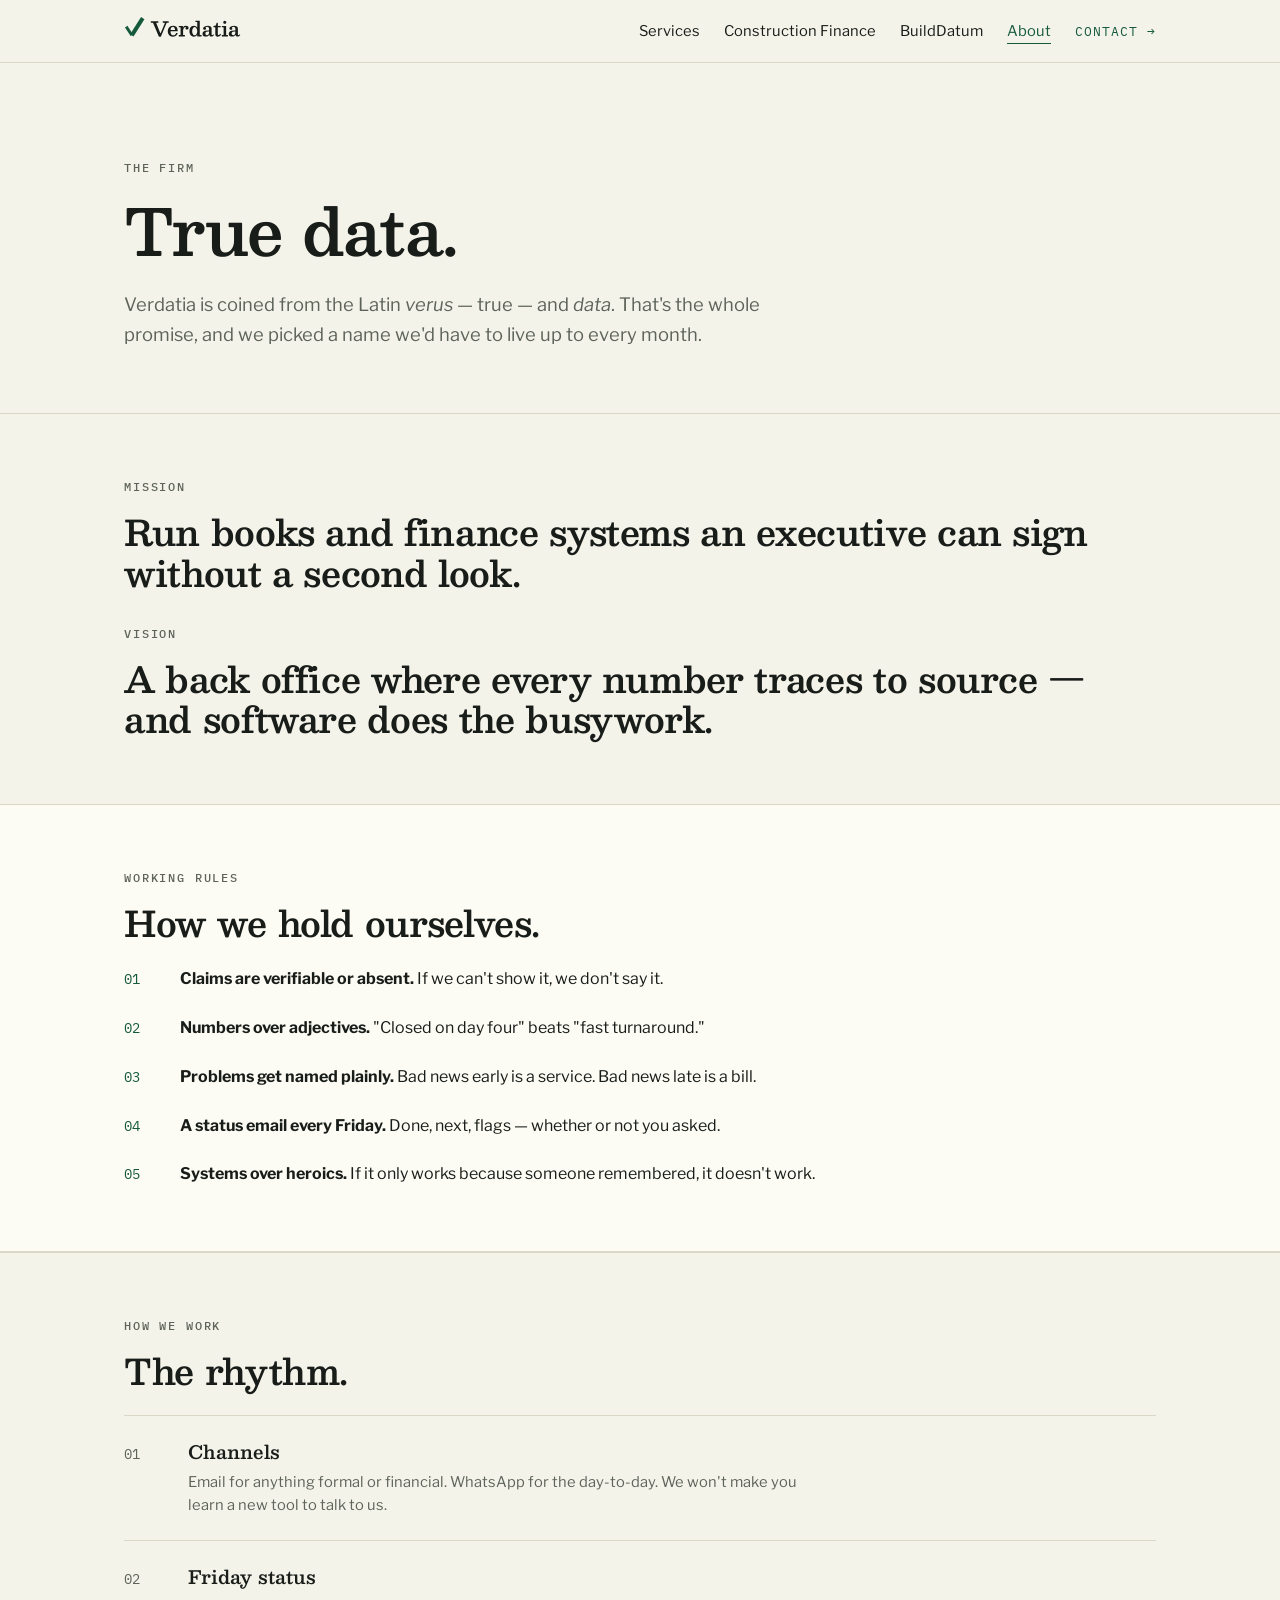
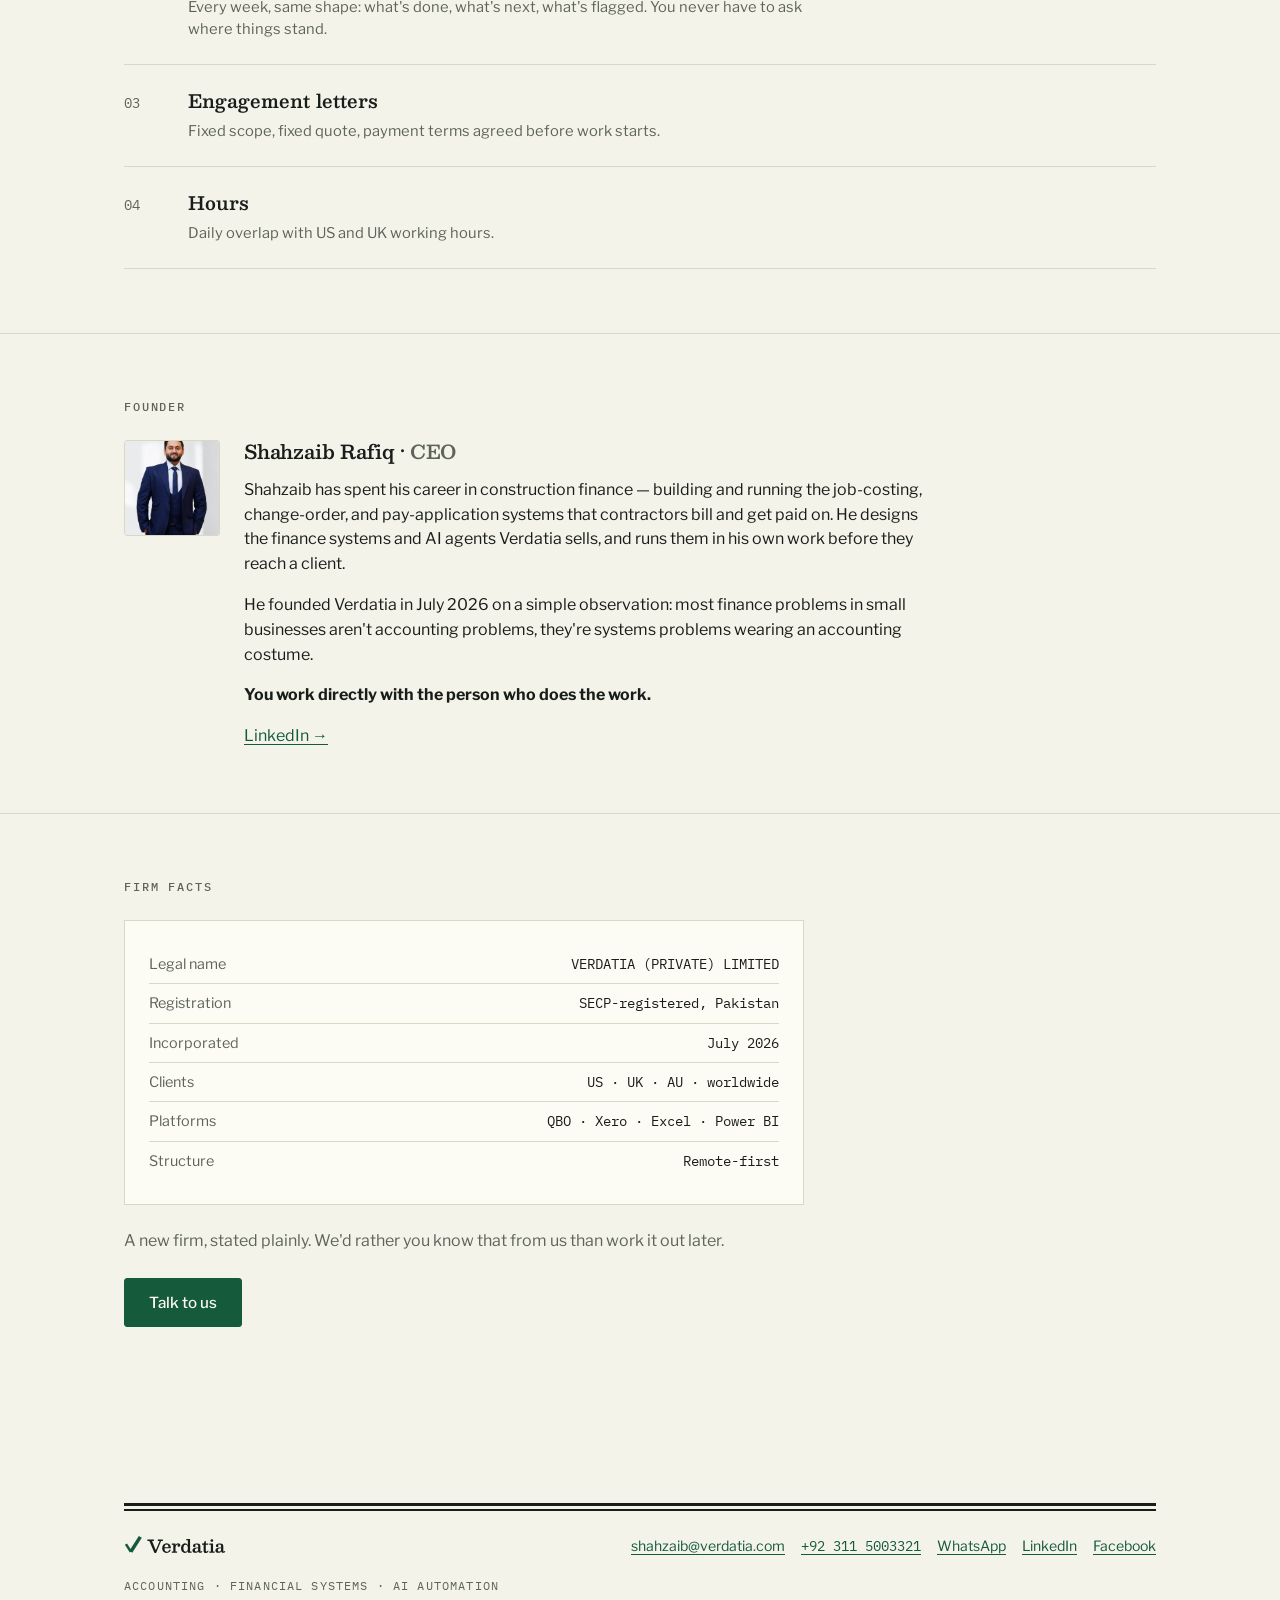
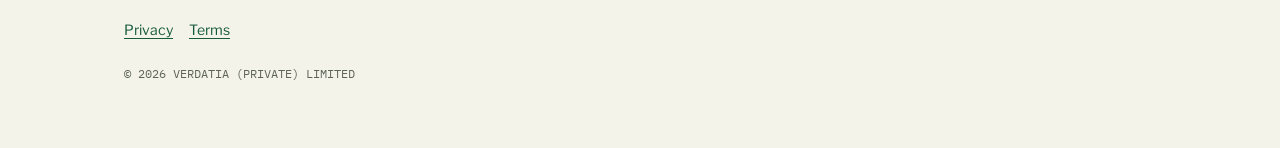
==== about/index.html @ 6c740738 "Build verdatia.com v1 — nine pages, static, zero JS Hand-built static site per WEBSITE.md. No build " ====
<!DOCTYPE html>
<html lang="en">
<head>
<meta charset="utf-8">
<meta name="viewport" content="width=device-width, initial-scale=1">
<title>About — the firm | Verdatia</title>
<meta name="description" content="Verdatia is an accounting and financial-systems firm incorporated in July 2026. Our name means true data. Here is what we stand for, how we work, and who you work with.">
<link rel="canonical" href="https://verdatia.com/about/">

<meta property="og:type" content="website">
<meta property="og:url" content="https://verdatia.com/about/">
<meta property="og:title" content="About — Verdatia">
<meta property="og:description" content="Verus + data: true data. What we stand for, how we work, and who you work with.">
<meta property="og:image" content="https://verdatia.com/assets/og/og-image-1200x630.png">
<meta name="twitter:card" content="summary_large_image">

<link rel="icon" href="/favicon.svg" type="image/svg+xml">
<link rel="icon" href="/assets/og/favicon-32.png" sizes="32x32">
<link rel="apple-touch-icon" href="/assets/og/apple-touch-icon-180.png">

<link rel="preconnect" href="https://fonts.googleapis.com">
<link rel="preconnect" href="https://fonts.gstatic.com" crossorigin>
<link href="https://fonts.googleapis.com/css2?family=Besley:wght@400..900&family=Libre+Franklin:wght@100..900&family=IBM+Plex+Mono:wght@400;500;600&display=swap" rel="stylesheet">
<link rel="stylesheet" href="/assets/css/site.css">
</head>
<body>
<a class="skip" href="#main">Skip to content</a>

<header class="site-header">
  <div class="wrap">
    <nav class="nav" aria-label="Primary">
      <a class="nav-logo" href="/" aria-label="Verdatia — home">
        <img class="logo-light" src="/assets/logo/verdatia-lockup.svg" alt="Verdatia">
        <img class="logo-dark" src="/assets/logo/verdatia-lockup-dark.svg" alt="Verdatia">
      </a>
      <input class="nav-toggle" type="checkbox" id="navtoggle">
      <label class="nav-toggle-label" for="navtoggle">MENU</label>
      <ul class="nav-links">
        <li><a href="/services/">Services</a></li>
        <li><a href="/construction-finance/">Construction Finance</a></li>
        <li><a href="/builddatum/">BuildDatum</a></li>
        <li><a href="/about/" aria-current="page">About</a></li>
        <li><a class="nav-cta" href="/contact/">CONTACT &rarr;</a></li>
      </ul>
    </nav>
  </div>
</header>

<main id="main">

  <!-- 1. Name story -->
  <section class="hero">
    <div class="wrap">
      <p class="kicker">The firm</p>
      <h1>True data.</h1>
      <p class="lede">Verdatia is coined from the Latin <em>verus</em> — true — and <em>data</em>. That's the whole promise, and we picked a name we'd have to live up to every month.</p>
    </div>
  </section>

  <!-- 2. Mission & vision -->
  <section>
    <div class="wrap">
      <p class="kicker">Mission</p>
      <h2>Run books and finance systems an executive can sign without a second look.</h2>
      <p class="kicker mt-6">Vision</p>
      <h2>A back office where every number traces to source &mdash; and software does the busywork.</h2>
    </div>
  </section>

  <!-- 3. Working rules -->
  <section class="band">
    <div class="wrap">
      <p class="kicker">Working rules</p>
      <h2>How we hold ourselves.</h2>
      <ol class="standards">
        <li><p><strong>Claims are verifiable or absent.</strong> If we can't show it, we don't say it.</p></li>
        <li><p><strong>Numbers over adjectives.</strong> "Closed on day four" beats "fast turnaround."</p></li>
        <li><p><strong>Problems get named plainly.</strong> Bad news early is a service. Bad news late is a bill.</p></li>
        <li><p><strong>A status email every Friday.</strong> Done, next, flags — whether or not you asked.</p></li>
        <li><p><strong>Systems over heroics.</strong> If it only works because someone remembered, it doesn't work.</p></li>
      </ol>
    </div>
  </section>

  <!-- 4. How we work -->
  <section id="how">
    <div class="wrap">
      <p class="kicker">How we work</p>
      <h2>The rhythm.</h2>

      <ul class="ledger mt-5">
        <li><div class="row"><span class="rownum">01</span><span><span class="name">Channels</span><span class="deliverable">Email for anything formal or financial. WhatsApp for the day-to-day. We won't make you learn a new tool to talk to us.</span></span></div></li>
        <li><div class="row"><span class="rownum">02</span><span><span class="name">Friday status</span><span class="deliverable">Every week, same shape: what's done, what's next, what's flagged. You never have to ask where things stand.</span></span></div></li>
        <li><div class="row"><span class="rownum">03</span><span><span class="name">Engagement letters</span><span class="deliverable">Fixed scope, fixed quote, payment terms agreed before work starts.</span></span></div></li>
        <li><div class="row"><span class="rownum">04</span><span><span class="name">Hours</span><span class="deliverable">Daily overlap with US and UK working hours.</span></span></div></li>
      </ul>
    </div>
  </section>

  <!-- 5. Founder -->
  <section id="founder">
    <div class="wrap">
      <p class="kicker">Founder</p>
      <div class="founder">
        <img src="/assets/og/founder.png" alt="Shahzaib Rafiq">
        <div>
          <h3>Shahzaib Rafiq &middot; <span class="muted">CEO</span></h3>
          <p class="mt-4">Shahzaib has spent his career in construction finance — building and running the job-costing, change-order, and pay-application systems that contractors bill and get paid on. He designs the finance systems and AI agents Verdatia sells, and runs them in his own work before they reach a client.</p>
          <p class="mt-4">He founded Verdatia in July 2026 on a simple observation: most finance problems in small businesses aren't accounting problems, they're systems problems wearing an accounting costume.</p>
          <p class="mt-4"><strong>You work directly with the person who does the work.</strong></p>
          <p class="mt-4"><a href="https://www.linkedin.com/in/muhammad-shahzaib-rafiq-589378105">LinkedIn &rarr;</a></p>
        </div>
      </div>
    </div>
  </section>

  <!-- 6. Firm facts -->
  <section>
    <div class="wrap">
      <p class="kicker">Firm facts</p>
      <div class="tile mt-5" style="max-width:680px">
        <div class="tile-row"><span class="label">Legal name</span><span class="val">VERDATIA (PRIVATE) LIMITED</span></div>
        <div class="tile-row"><span class="label">Registration</span><span class="val">SECP-registered, Pakistan</span></div>
        <div class="tile-row"><span class="label">Incorporated</span><span class="val">July 2026</span></div>
        <div class="tile-row"><span class="label">Clients</span><span class="val">US &middot; UK &middot; AU &middot; worldwide</span></div>
        <div class="tile-row"><span class="label">Platforms</span><span class="val">QBO &middot; Xero &middot; Excel &middot; Power BI</span></div>
        <div class="tile-row"><span class="label">Structure</span><span class="val">Remote-first</span></div>
      </div>
      <p class="mt-5 muted">A new firm, stated plainly. We'd rather you know that from us than work it out later.</p>
      <div class="btn-row">
        <a class="btn btn-primary" href="/contact/">Talk to us</a>
      </div>
    </div>
  </section>

</main>

<footer class="site-footer">
  <div class="wrap">
    <hr class="ruleoff">
    <div class="footer-grid">
      <div>
        <img class="logo-light" src="/assets/logo/verdatia-lockup.svg" alt="Verdatia">
        <img class="logo-dark" src="/assets/logo/verdatia-lockup-dark.svg" alt="Verdatia">
        <p class="footer-line mt-4">Accounting &middot; Financial Systems &middot; AI Automation</p>
      </div>
      <ul class="footer-links">
        <li><a href="mailto:shahzaib@verdatia.com">shahzaib@verdatia.com</a></li>
        <li><a class="num" href="tel:+923115003321">+92 311 5003321</a></li>
        <li><a href="https://wa.me/923115003321">WhatsApp</a></li>
        <li><a href="https://www.linkedin.com/company/verdatia/">LinkedIn</a></li>
        <li><a href="https://www.facebook.com/people/Verdatia/61591775105563/">Facebook</a></li>
      </ul>
      <ul class="footer-links">
        <li><a href="/privacy/">Privacy</a></li>
        <li><a href="/terms/">Terms</a></li>
      </ul>
    </div>
    <p class="footer-legal">&copy; 2026 VERDATIA (PRIVATE) LIMITED</p>
  </div>
</footer>

</body>
</html>
---- assets/css/site.css ----
/* ============================================================
   Verdatia — site.css
   Web layer over DESIGN.md. Tokens lifted from brand-board.html.
   Hard rules: numerals always IBM Plex Mono · red only for findings
   1px rules never shadows · the rule-off closes every page.
   ============================================================ */

/* ---- Tokens: light ("ledger in daylight") ---- */
:root {
  --bg: #F4F3EA;
  --surface: #FCFBF4;
  --ink: #191D19;
  --muted: #5E6459;
  --rule: #D9D8C7;
  --accent: #155A3B;
  --accent-ink: #FCFBF4;
  --flag: #B7402C;
  --tick: #155A3B;

  --display: 'Besley', Georgia, serif;
  --body: 'Libre Franklin', -apple-system, BlinkMacSystemFont, 'Segoe UI', sans-serif;
  --mono: 'IBM Plex Mono', ui-monospace, 'SF Mono', Menlo, monospace;

  --content: 1080px;
  --prose: 680px;

  --s1: 4px;  --s2: 8px;  --s3: 12px; --s4: 16px;
  --s5: 24px; --s6: 32px; --s7: 48px; --s8: 64px; --s9: 96px;
}

/* ---- Tokens: dark ("desk at night") — negative of the ledger ---- */
@media (prefers-color-scheme: dark) {
  :root {
    --bg: #111512;
    --surface: #181D19;
    --ink: #ECEDE2;
    --muted: #98A093;
    --rule: #2A312B;
    --accent: #55B98B;
    --accent-ink: #111512;
    --flag: #DE6B52;
    --tick: #55B98B;
  }
}

/* ---- Reset ---- */
*, *::before, *::after { margin: 0; padding: 0; box-sizing: border-box; }

html { -webkit-text-size-adjust: 100%; scroll-behavior: smooth; }
@media (prefers-reduced-motion: reduce) {
  html { scroll-behavior: auto; }
  *, *::before, *::after { transition: none !important; animation: none !important; }
}

body {
  background: var(--bg);
  color: var(--ink);
  font-family: var(--body);
  font-size: 16px;
  line-height: 1.55;
  -webkit-font-smoothing: antialiased;
  text-rendering: optimizeLegibility;
}

img, svg { max-width: 100%; height: auto; display: block; }

/* ============================================================
   Numerals — IBM Plex Mono, always. No digits in the text faces.
   ============================================================ */
.num, .mono, time, td.num, .price, .folio, .rownum {
  font-family: var(--mono);
  font-variant-numeric: tabular-nums;
  font-feature-settings: "tnum" 1;
}

/* Negative amounts: red, in parentheses. Never decoration. */
.neg { color: var(--flag); font-family: var(--mono); }

/* ============================================================
   Layout — document grid
   ============================================================ */
.wrap { width: 100%; max-width: var(--content); margin-inline: auto; padding-inline: var(--s5); }
.prose { max-width: var(--prose); }

section { padding-block: var(--s8); }
section + section { border-top: 1px solid var(--rule); }

/* Anchor landings must clear the sticky header (~63px desktop / ~67px mobile).
   Without this the target's heading lands underneath it — section padding
   cancels the overlap on desktop by coincidence, but not at mobile's smaller
   padding. Set explicitly rather than relying on that accident. */
section[id], .ledger .row[id] { scroll-margin-top: 72px; }

@media (max-width: 720px) {
  section { padding-block: var(--s7); }
}

/* ============================================================
   Type scale
   ============================================================ */
h1, h2, h3, h4 { font-family: var(--display); font-weight: 600; line-height: 1.15; letter-spacing: -0.01em; }

h1 { font-size: clamp(2.4rem, 6vw, 4rem); }
h2 { font-size: clamp(1.6rem, 3.2vw, 2.2rem); }
h3 { font-size: 1.2rem; }

p { max-width: var(--prose); }
p + p { margin-top: var(--s4); }

.lede { font-size: 1.15rem; color: var(--muted); line-height: 1.6; }

/* Kicker — mono, letterspaced, the section's folio marker */
.kicker {
  font-family: var(--mono);
  font-size: 0.72rem;
  font-weight: 500;
  letter-spacing: 0.16em;
  text-transform: uppercase;
  color: var(--muted);
  margin-bottom: var(--s4);
}

/* ============================================================
   The rule-off — 3px + 1.5px double rule. The brand full stop.
   ============================================================ */
.ruleoff { border: 0; margin-top: var(--s8); }
.ruleoff::before,
.ruleoff::after { content: ""; display: block; background: var(--ink); }
.ruleoff::before { height: 3px; }
.ruleoff::after { height: 1.5px; margin-top: 3px; }

/* ============================================================
   Links & buttons — green is the only accent voice
   ============================================================ */
a { color: var(--accent); text-decoration-thickness: 1px; text-underline-offset: 3px; }
a:hover { text-decoration-thickness: 2px; }

:focus-visible { outline: 2px solid var(--accent); outline-offset: 3px; border-radius: 2px; }

.btn {
  display: inline-block;
  font-family: var(--body);
  font-weight: 500;
  font-size: 0.95rem;
  padding: var(--s3) var(--s5);
  border-radius: 3px;
  border: 1.5px solid var(--accent);
  text-decoration: none;
  transition: background-color 160ms ease, color 160ms ease, border-color 160ms ease;
}
.btn-primary { background: var(--accent); color: var(--accent-ink); }
.btn-primary:hover { background: transparent; color: var(--accent); }
.btn-ghost { background: transparent; color: var(--accent); }
.btn-ghost:hover { background: var(--accent); color: var(--accent-ink); }

.btn-row { display: flex; flex-wrap: wrap; gap: var(--s3); margin-top: var(--s5); }

/* ============================================================
   Header / nav — CSS-only mobile disclosure, zero JS
   ============================================================ */
.site-header { border-bottom: 1px solid var(--rule); position: sticky; top: 0; background: var(--bg); z-index: 10; }
.nav { display: flex; align-items: center; justify-content: space-between; gap: var(--s5); padding-block: var(--s4); }
.nav-logo img { height: 30px; width: auto; }

.nav-links { display: flex; align-items: center; gap: var(--s5); list-style: none; }
.nav-links a {
  color: var(--ink); text-decoration: none; font-size: 0.92rem;
  /* transparent rule reserves the space so the current state can't shift layout */
  border-bottom: 1.5px solid transparent; padding-bottom: 3px;
  transition: color 160ms ease, border-color 160ms ease;
}
.nav-links a:hover { color: var(--accent); }
/* Current page = green PLUS the rule. Colour alone can't carry this: the CONTACT
   CTA is green at rest, so on /contact/ a colour-only state is invisible. The rule
   is the brand's own mark of "this one" — and it works for every item, CTA included. */
.nav-links a[aria-current="page"] { color: var(--accent); border-bottom-color: var(--accent); }
.nav-cta { font-family: var(--mono) !important; font-size: 0.8rem !important; letter-spacing: 0.08em; color: var(--accent) !important; }

.nav-toggle, .nav-toggle-label { display: none; }

/* Desktop nav measures 694px with the lockup; collapse only below 760px
   so tablets and narrow panes keep the full nav. */
@media (max-width: 760px) {
  .nav { flex-wrap: wrap; }
  .nav-toggle-label {
    display: block; cursor: pointer; font-family: var(--mono);
    font-size: 0.75rem; letter-spacing: 0.1em; color: var(--muted);
    border: 1.5px solid var(--rule); border-radius: 3px; padding: 6px 12px;
  }
  .nav-links {
    display: none; flex-basis: 100%; flex-direction: column;
    align-items: flex-start; gap: var(--s3); padding-block: var(--s4);
    border-top: 1px solid var(--rule); margin-top: var(--s4);
  }
  .nav-toggle:checked ~ .nav-links { display: flex; }
}

/* ============================================================
   Hero
   ============================================================ */
.hero { padding-block: var(--s9) var(--s8); }
.hero-grid { display: grid; grid-template-columns: 1.25fr 1fr; gap: var(--s8); align-items: center; }
.hero h1 { margin-bottom: var(--s5); }

@media (max-width: 860px) {
  .hero { padding-block: var(--s7); }
  .hero-grid { grid-template-columns: 1fr; gap: var(--s7); }
}

/* ============================================================
   Cards & tiles — radius 0, 1px rules, never shadows
   ============================================================ */
.tile {
  background: var(--surface);
  border: 1px solid var(--rule);
  border-radius: 0;
  padding: var(--s5);
}
.tile-head {
  font-family: var(--mono); font-size: 0.72rem; letter-spacing: 0.12em;
  text-transform: uppercase; color: var(--muted);
  padding-bottom: var(--s3); margin-bottom: var(--s3);
  border-bottom: 1px solid var(--rule);
}
.tile-row { display: flex; justify-content: space-between; align-items: baseline; gap: var(--s4); padding-block: var(--s2); }
.tile-row + .tile-row { border-top: 1px solid var(--rule); }
.tile-row .label { color: var(--muted); font-size: 0.9rem; }
.tile-row .val { font-family: var(--mono); font-size: 0.9rem; font-variant-numeric: tabular-nums; }
.tick { color: var(--tick); }
.flag { color: var(--flag); }

/* ============================================================
   Ledger index — mono row numbers, no icons
   ============================================================ */
.ledger { list-style: none; border-top: 1px solid var(--rule); }
.ledger li { border-bottom: 1px solid var(--rule); }
.ledger a, .ledger .row {
  display: grid; grid-template-columns: 48px 1fr auto; gap: var(--s4);
  align-items: baseline; padding-block: var(--s5);
  text-decoration: none; color: var(--ink);
  transition: background-color 160ms ease;
}
.ledger a:hover { background: var(--surface); }
.ledger .rownum { color: var(--muted); font-size: 0.85rem; }
.ledger .name { display: block; font-family: var(--display); font-size: 1.15rem; font-weight: 600; line-height: 1.25; }
.ledger .deliverable { display: block; color: var(--muted); font-size: 0.92rem; margin-top: var(--s2); max-width: 62ch; line-height: 1.5; }
.ledger .arrow { font-family: var(--mono); color: var(--accent); font-size: 0.85rem; }
.ledger .spec-tag {
  font-family: var(--mono); font-size: 0.65rem; letter-spacing: 0.12em;
  color: var(--accent); border: 1px solid var(--accent);
  border-radius: 3px; padding: 2px 6px; margin-left: var(--s2);
  white-space: nowrap;
}
@media (max-width: 720px) {
  .ledger a, .ledger .row { grid-template-columns: 32px 1fr; }
  .ledger .arrow { display: none; }
}

/* ============================================================
   Flagship band — full-width ruled strip
   ============================================================ */
.band { background: var(--surface); border-block: 1px solid var(--rule); }

/* ============================================================
   Fee schedule — lawyer's register. Mono numerals, right-aligned.
   Never SaaS pricing cards.
   ============================================================ */
.fees { width: 100%; border-collapse: collapse; margin-top: var(--s5); }
.fees caption {
  text-align: left; color: var(--muted); font-size: 0.9rem;
  padding-bottom: var(--s4); max-width: var(--prose);
}
.fees th {
  text-align: left; font-family: var(--mono); font-weight: 500;
  font-size: 0.7rem; letter-spacing: 0.12em; text-transform: uppercase;
  color: var(--muted); padding-block: var(--s3);
  border-bottom: 1.5px solid var(--ink);
}
.fees th.r, .fees td.r { text-align: right; }
.fees td { padding-block: var(--s5); border-bottom: 1px solid var(--rule); vertical-align: baseline; }
.fees .offer { font-family: var(--display); font-size: 1.1rem; font-weight: 600; }
.fees .price { font-size: 1.15rem; font-weight: 600; white-space: nowrap; }
.fees .unit { color: var(--muted); font-size: 0.8rem; font-family: var(--mono); }
.fees .desc { color: var(--muted); font-size: 0.92rem; }

@media (max-width: 720px) {
  .fees thead { display: none; }
  .fees tr { display: block; border-bottom: 1px solid var(--rule); padding-block: var(--s4); }
  .fees td { display: block; border: 0; padding-block: var(--s1); }
  .fees td.r { text-align: left; }
}

/* ============================================================
   Standards — numbered commitments
   ============================================================ */
.standards { list-style: none; counter-reset: std; display: grid; gap: var(--s5); margin-top: var(--s5); }
.standards li {
  counter-increment: std;
  display: grid; grid-template-columns: 40px 1fr; gap: var(--s4);
  align-items: baseline;
}
.standards li::before {
  content: counter(std, decimal-leading-zero);
  font-family: var(--mono); font-size: 0.85rem; color: var(--accent);
}
.standards p { max-width: 60ch; }

/* ============================================================
   Specimen artifacts — labelled, obviously illustrative
   ============================================================ */
.specimen { background: var(--surface); border: 1px solid var(--rule); padding: var(--s5); }
.specimen-label {
  font-family: var(--mono); font-size: 0.62rem; letter-spacing: 0.14em;
  text-transform: uppercase; color: var(--muted);
  border: 1px solid var(--rule); border-radius: 3px;
  padding: 3px 7px; display: inline-block; margin-bottom: var(--s4);
}
.specimen-grid { display: grid; grid-template-columns: repeat(auto-fit, minmax(300px, 1fr)); gap: var(--s5); margin-top: var(--s5); }
.specimen h4 { font-size: 1rem; margin-bottom: var(--s3); }
.specimen .line { display: flex; justify-content: space-between; gap: var(--s4); padding-block: 6px; font-size: 0.88rem; }
.specimen .line + .line { border-top: 1px solid var(--rule); }
.specimen .line .v { font-family: var(--mono); font-variant-numeric: tabular-nums; }

/* ============================================================
   Founder card
   ============================================================ */
.founder { display: grid; grid-template-columns: 96px 1fr; gap: var(--s5); align-items: start; margin-top: var(--s5); }
.founder img { width: 96px; height: 96px; object-fit: cover; border: 1px solid var(--rule); border-radius: 3px; }
@media (max-width: 560px) { .founder { grid-template-columns: 1fr; } }

/* ============================================================
   Footer
   ============================================================ */
.site-footer { padding-block: var(--s7) var(--s8); }
.footer-grid { display: flex; flex-wrap: wrap; justify-content: space-between; gap: var(--s5); margin-top: var(--s5); }
.site-footer img { height: 26px; width: auto; }
.footer-line { font-family: var(--mono); font-size: 0.72rem; letter-spacing: 0.1em; text-transform: uppercase; color: var(--muted); }
.footer-links { display: flex; flex-wrap: wrap; gap: var(--s4); list-style: none; font-size: 0.88rem; }
.footer-legal { color: var(--muted); font-size: 0.78rem; margin-top: var(--s5); font-family: var(--mono); }

/* ============================================================
   Form — native HTML POST to Formspree. No JS.
   ============================================================ */
.form { max-width: var(--prose); margin-top: var(--s5); }
.field { margin-bottom: var(--s5); }
.field label {
  display: block; font-family: var(--mono); font-size: 0.7rem;
  letter-spacing: 0.12em; text-transform: uppercase; color: var(--muted);
  margin-bottom: var(--s2);
}
.field input, .field textarea {
  width: 100%; font-family: var(--body); font-size: 1rem; color: var(--ink);
  background: var(--surface); border: 1px solid var(--rule); border-radius: 3px;
  padding: var(--s3) var(--s4);
  transition: border-color 160ms ease;
}
.field input:focus, .field textarea:focus { border-color: var(--accent); outline: none; }
.field textarea { min-height: 140px; resize: vertical; }
/* honeypot — hidden from humans, catches bots */
.gotcha { position: absolute; left: -9999px; width: 1px; height: 1px; overflow: hidden; }

.faq { margin-top: var(--s5); border-top: 1px solid var(--rule); }
.faq details { border-bottom: 1px solid var(--rule); }
.faq summary {
  cursor: pointer; padding-block: var(--s4); font-family: var(--display);
  font-size: 1.05rem; font-weight: 600; list-style: none;
  display: flex; justify-content: space-between; align-items: center; gap: var(--s4);
}
.faq summary::-webkit-details-marker { display: none; }
.faq summary::after { content: "+"; font-family: var(--mono); color: var(--accent); font-size: 1.1rem; }
.faq details[open] summary::after { content: "\2212"; }
.faq details > p { padding-bottom: var(--s5); color: var(--muted); }

.channels { display: grid; grid-template-columns: repeat(auto-fit, minmax(220px, 1fr)); gap: var(--s4); margin-top: var(--s5); }
.channel { border: 1px solid var(--rule); background: var(--surface); padding: var(--s4); border-radius: 0; }
.channel .ch-label {
  font-family: var(--mono); font-size: 0.65rem; letter-spacing: 0.12em;
  text-transform: uppercase; color: var(--muted); display: block; margin-bottom: var(--s2);
}

/* ============================================================
   Utilities
   ============================================================ */
.skip {
  position: absolute; left: -9999px;
  background: var(--accent); color: var(--accent-ink);
  padding: var(--s3) var(--s4); border-radius: 3px; z-index: 100;
}
.skip:focus { left: var(--s4); top: var(--s4); }
.muted { color: var(--muted); }
.mt-4 { margin-top: var(--s4); } .mt-5 { margin-top: var(--s5); } .mt-6 { margin-top: var(--s6); }
.logo-dark { display: none; }
@media (prefers-color-scheme: dark) {
  .logo-light { display: none; }
  .logo-dark { display: block; }
}

/* ============================================================
   Print — /services/ and /construction-finance/ print as working papers
   ============================================================ */
@media print {
  :root { --bg: #fff; --surface: #fff; --ink: #000; --muted: #444; --rule: #bbb; --accent: #155A3B; }
  .site-header, .nav, .btn-row, .skip { display: none !important; }
  body { font-size: 11pt; }
  section { padding-block: 18pt; break-inside: avoid; }
  a { text-decoration: none; color: #000; }
  a[href^="http"]::after { content: " (" attr(href) ")"; font-family: var(--mono); font-size: 8pt; color: #555; }
  .tile, .specimen, .band { background: #fff; }
}
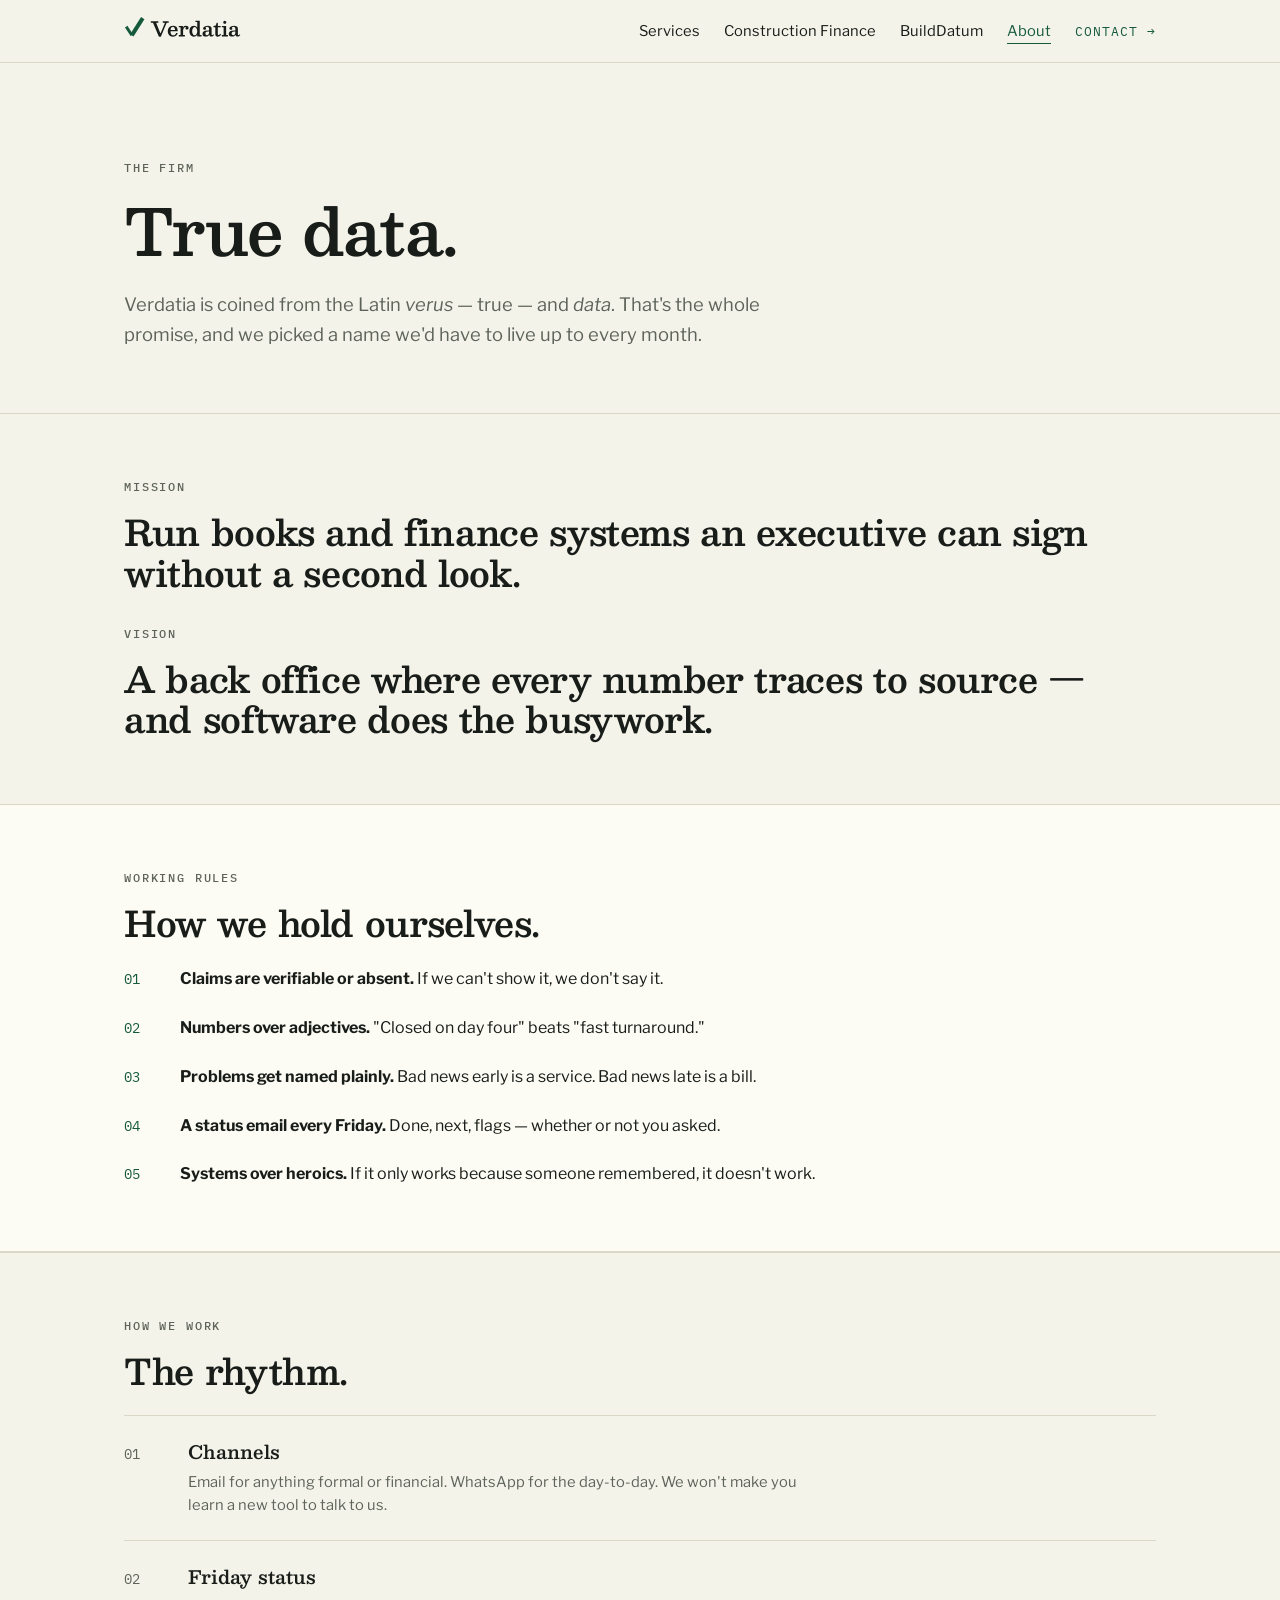
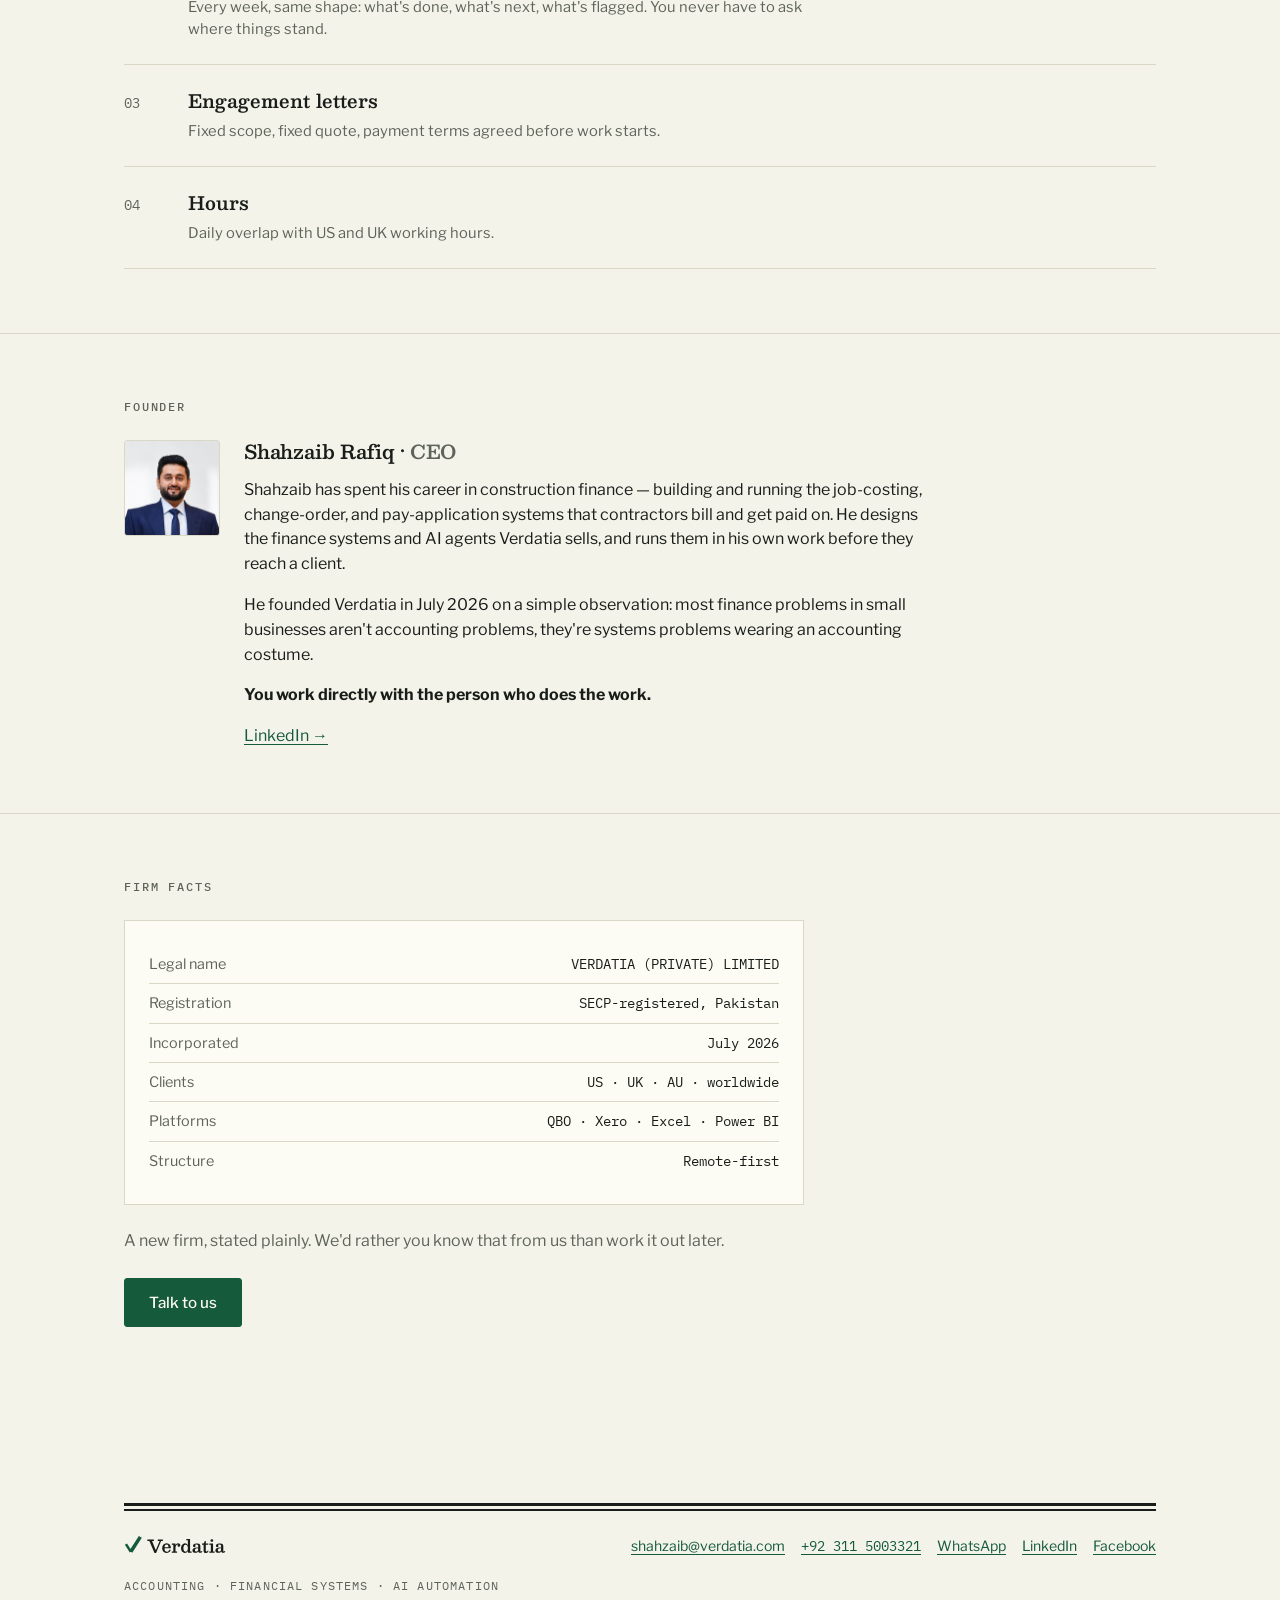
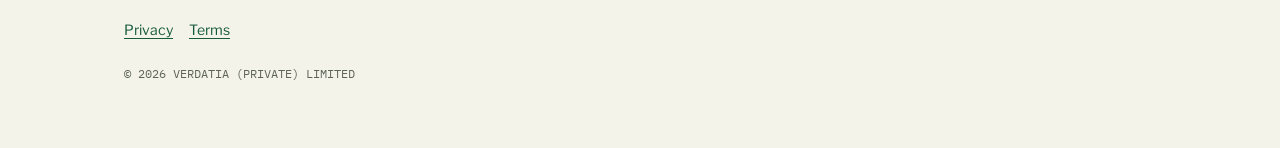
==== commit 456434e9: "Fix founder photo: 1.95 MB -> 6.4 KB, and crop it to an actual headshot founder.png was 1086x1448 an" ====
--- a/about/index.html
+++ b/about/index.html
@@ -102,7 +102,7 @@
     <div class="wrap">
       <p class="kicker">Founder</p>
       <div class="founder">
-        <img src="/assets/og/founder.png" alt="Shahzaib Rafiq">
+        <img src="/assets/og/founder.jpg" alt="Shahzaib Rafiq">
         <div>
           <h3>Shahzaib Rafiq &middot; <span class="muted">CEO</span></h3>
           <p class="mt-4">Shahzaib has spent his career in construction finance — building and running the job-costing, change-order, and pay-application systems that contractors bill and get paid on. He designs the finance systems and AI agents Verdatia sells, and runs them in his own work before they reach a client.</p>
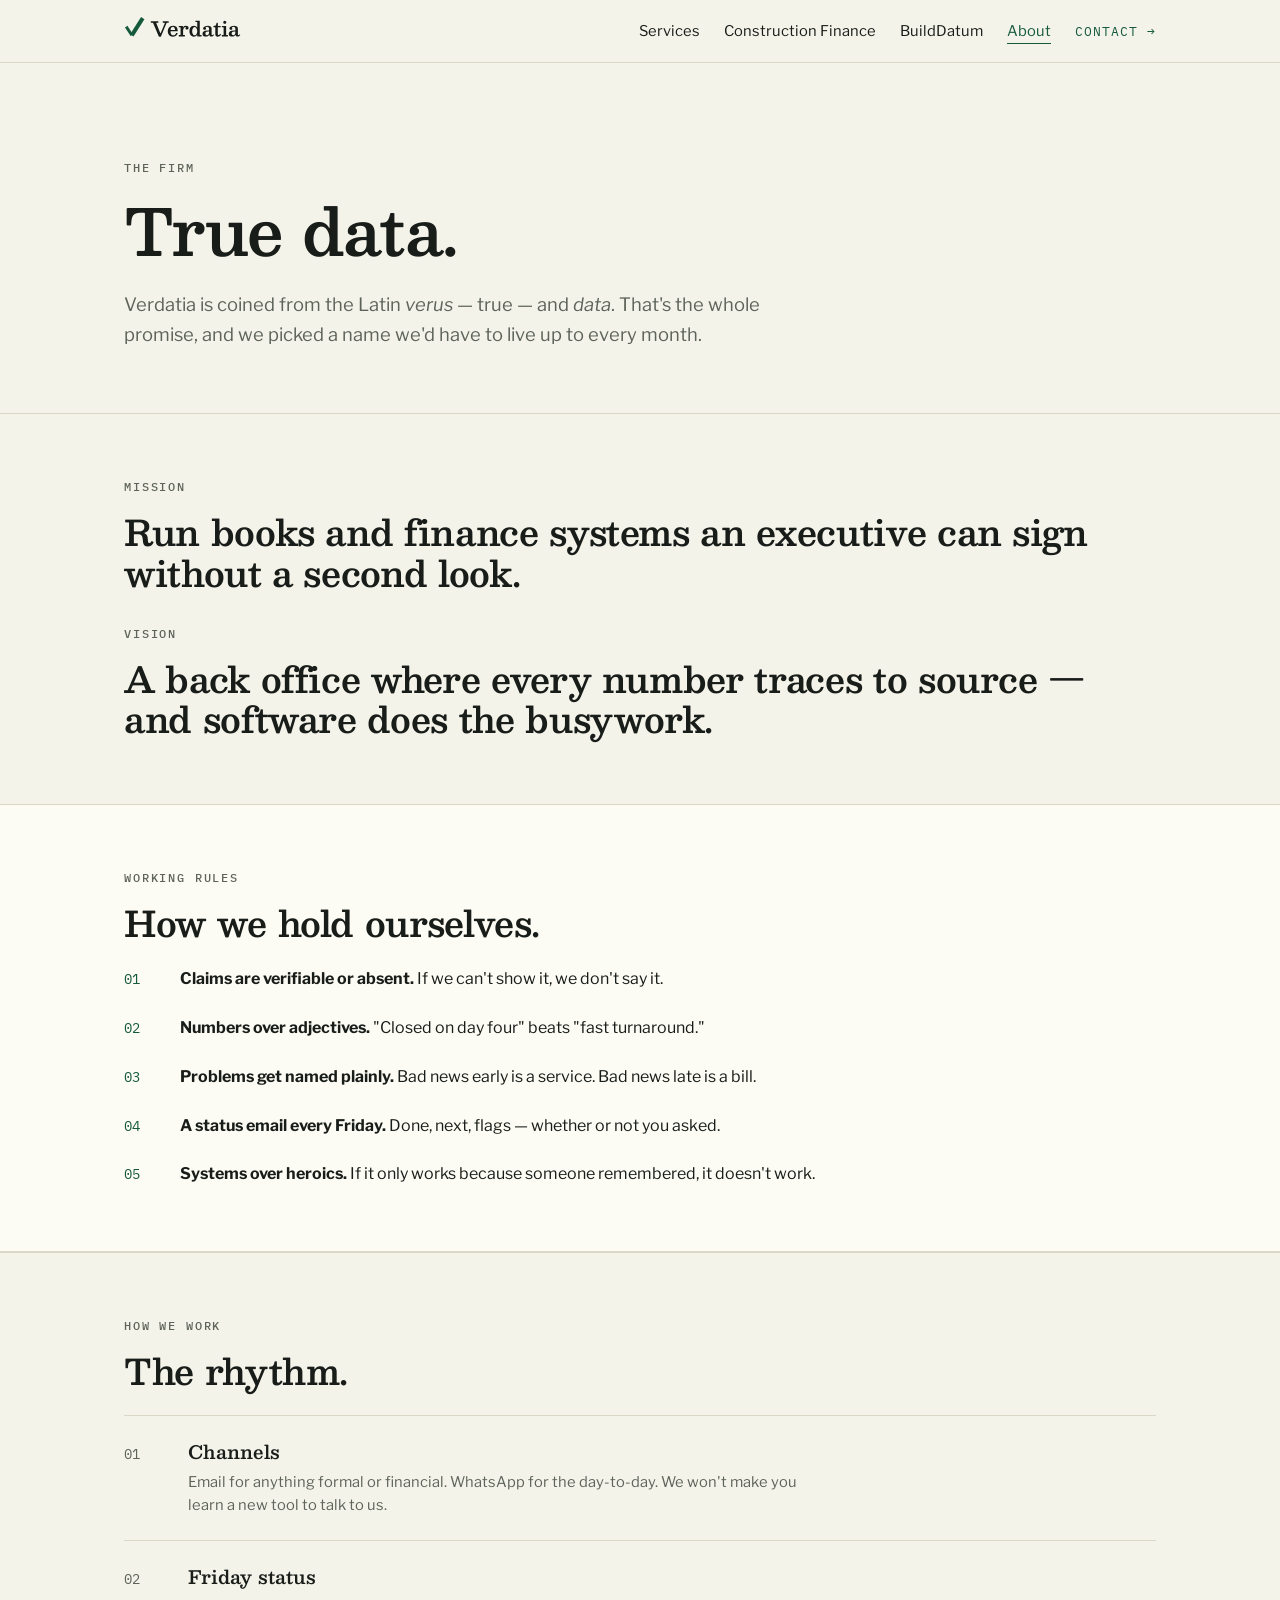
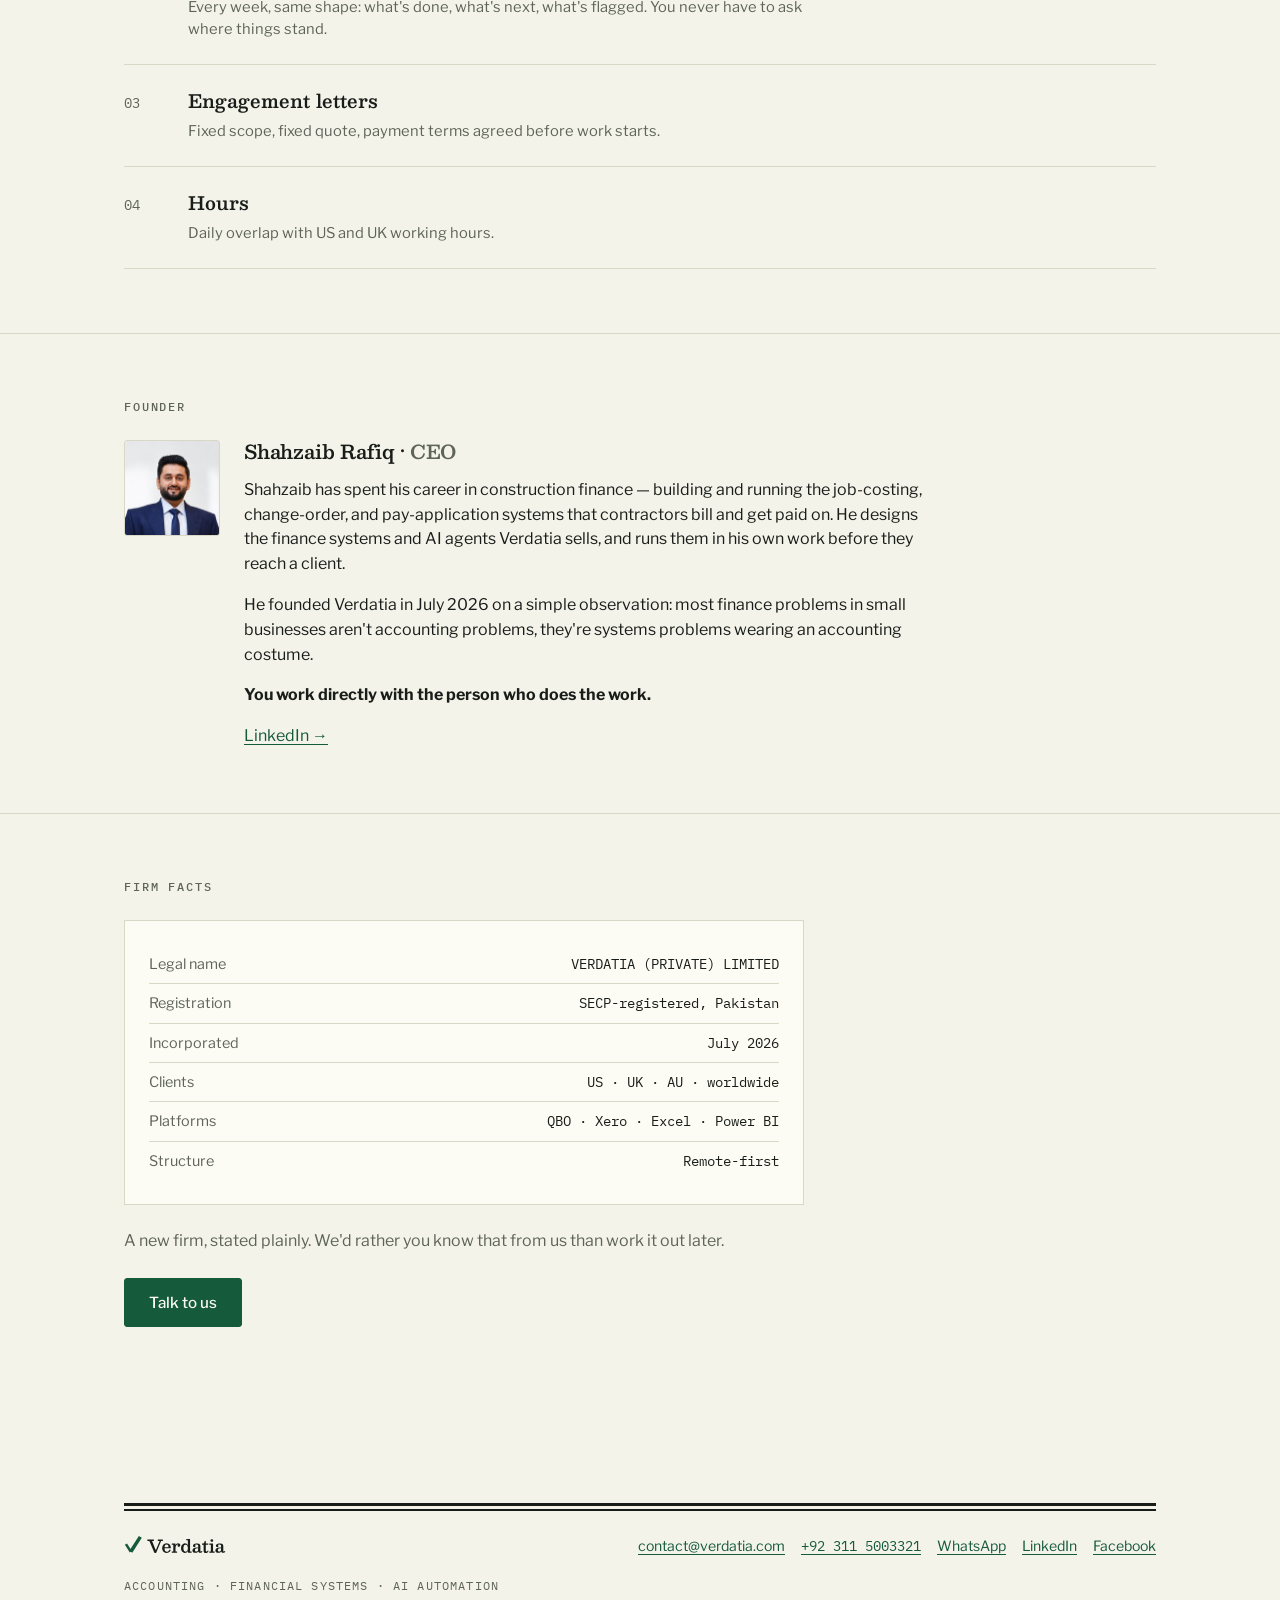
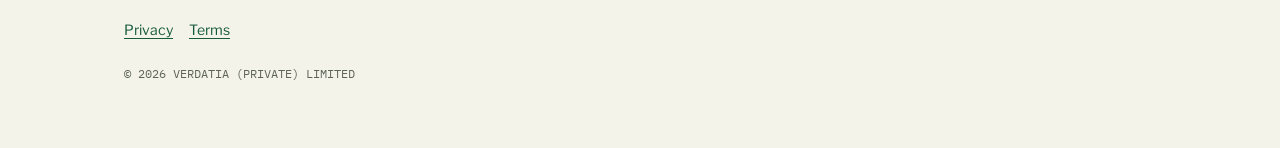
==== commit 1fa2ec3a: "Publish contact@verdatia.com as the firm's address All public contact points move from shahzaib@ to " ====
--- a/about/index.html
+++ b/about/index.html
@@ -145,7 +145,7 @@
         <p class="footer-line mt-4">Accounting &middot; Financial Systems &middot; AI Automation</p>
       </div>
       <ul class="footer-links">
-        <li><a href="mailto:shahzaib@verdatia.com">shahzaib@verdatia.com</a></li>
+        <li><a href="mailto:contact@verdatia.com">contact@verdatia.com</a></li>
         <li><a class="num" href="tel:+923115003321">+92 311 5003321</a></li>
         <li><a href="https://wa.me/923115003321">WhatsApp</a></li>
         <li><a href="https://www.linkedin.com/company/verdatia/">LinkedIn</a></li>
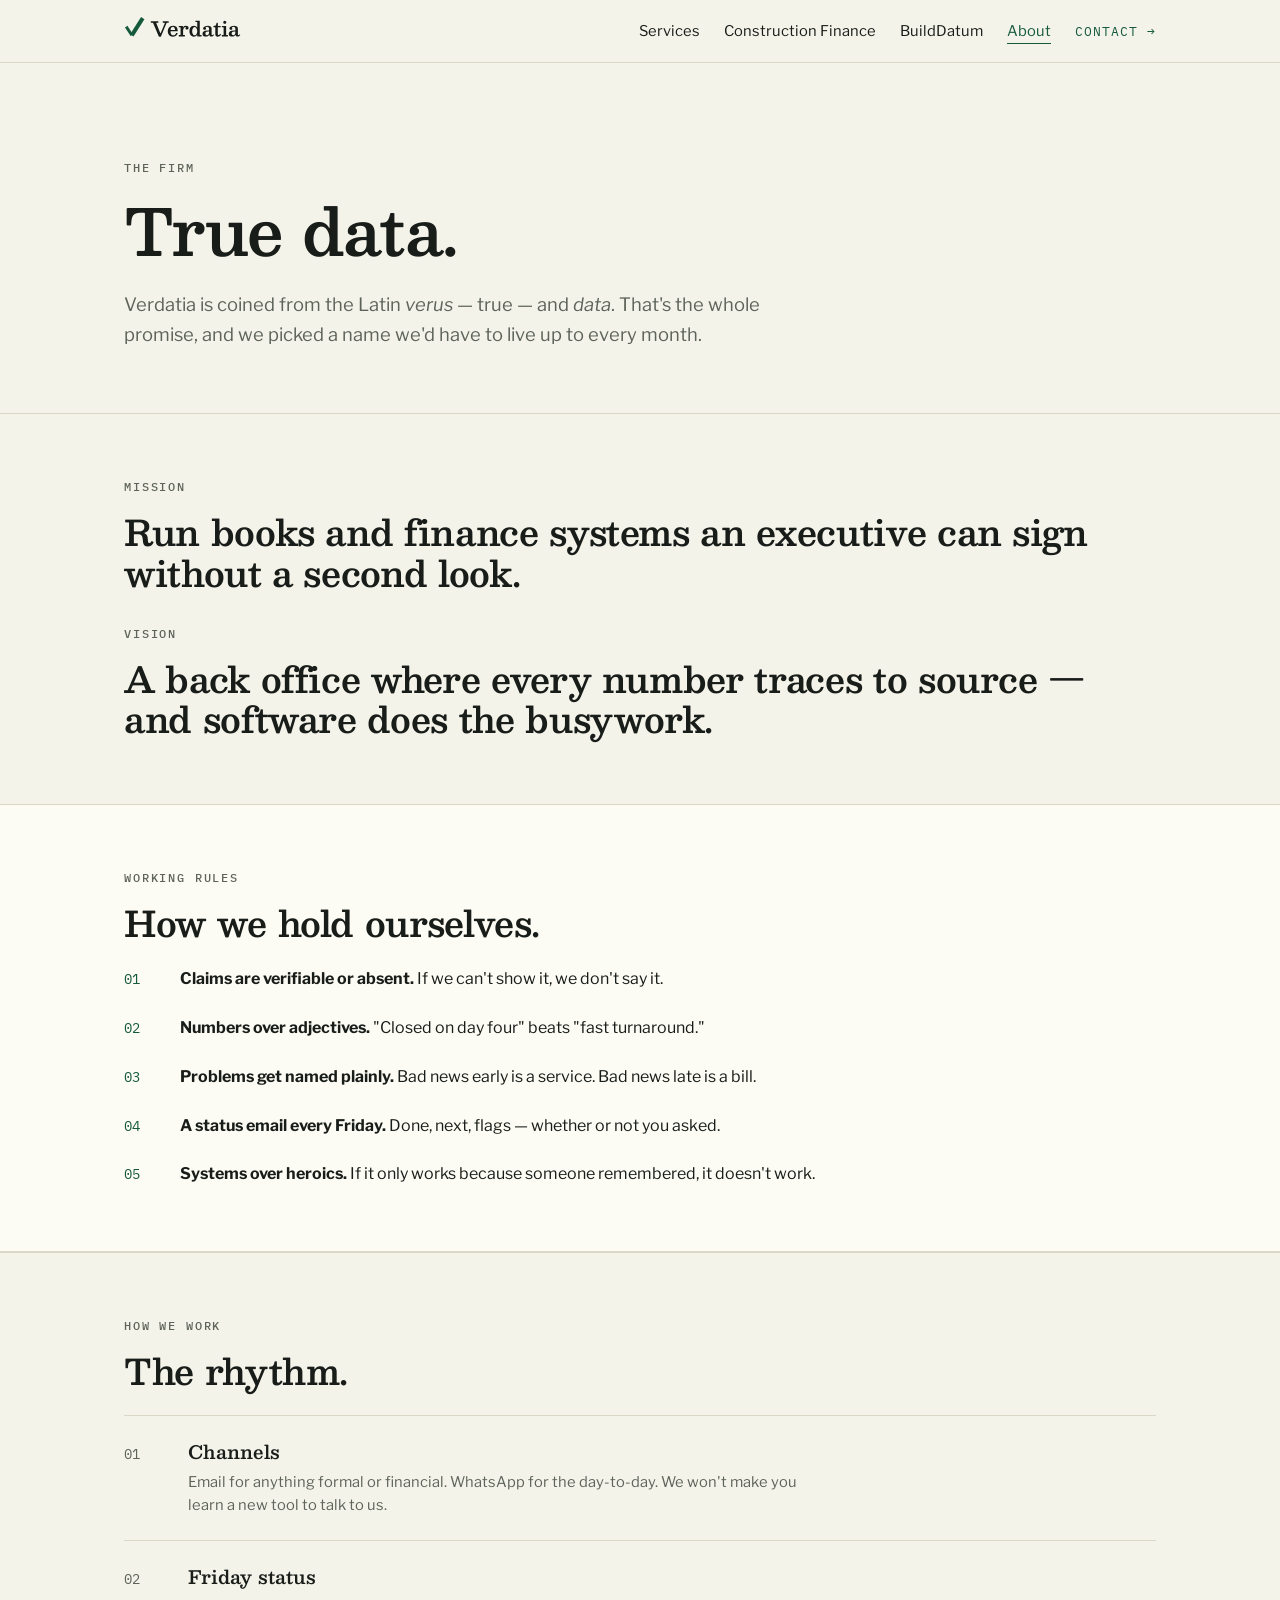
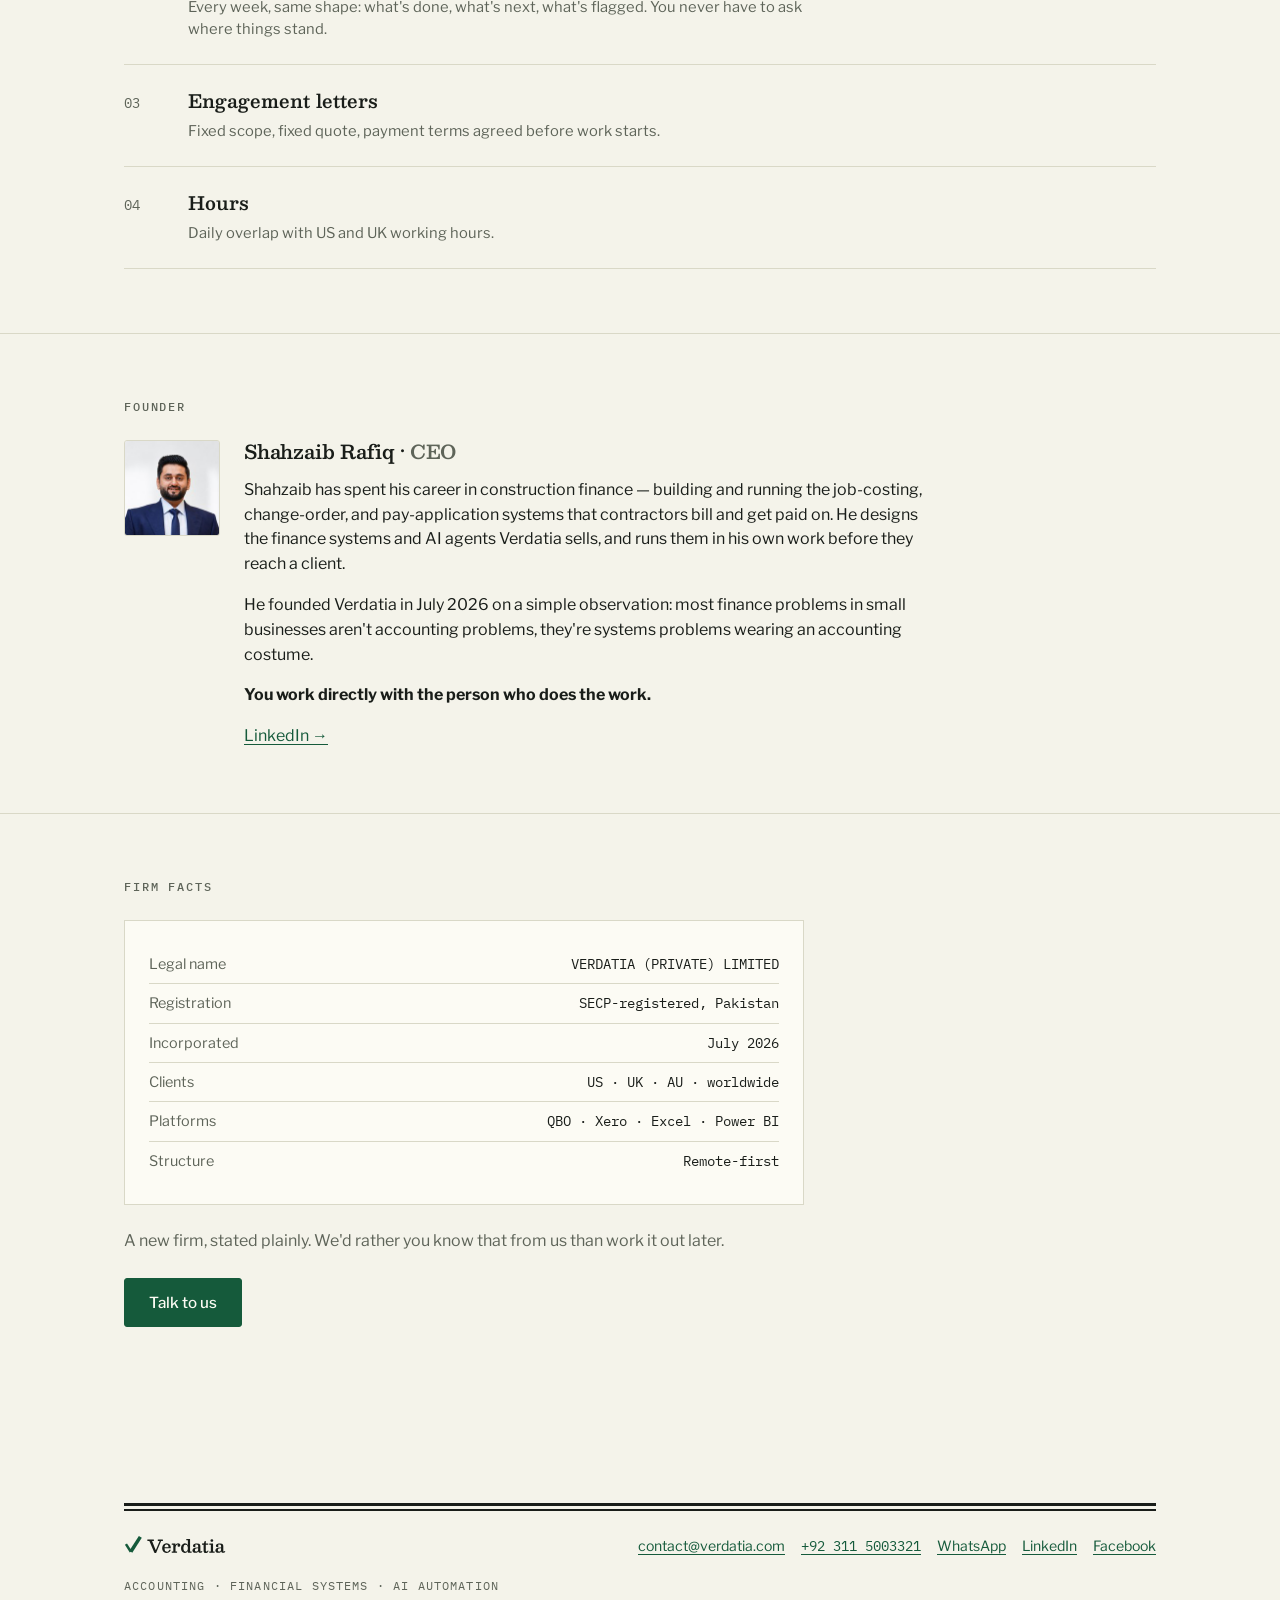
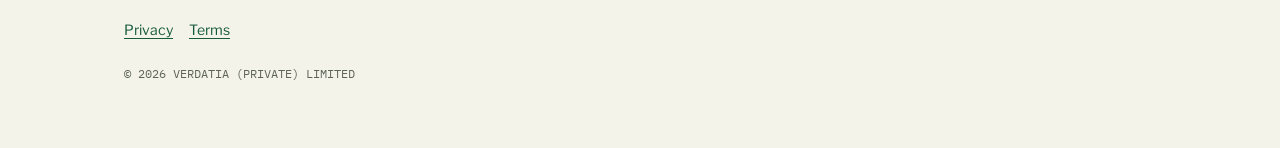
==== commit 54ef1086: "Mobile + dark polish: re-tune the night palette, fix phone-size seams - Dark tokens re-tuned: bg #13" ====
--- a/about/index.html
+++ b/about/index.html
@@ -3,6 +3,8 @@
 <head>
 <meta charset="utf-8">
 <meta name="viewport" content="width=device-width, initial-scale=1">
+<meta name="theme-color" content="#F4F3EA" media="(prefers-color-scheme: light)">
+<meta name="theme-color" content="#131814" media="(prefers-color-scheme: dark)">
 <title>About — the firm | Verdatia</title>
 <meta name="description" content="Verdatia is an accounting and financial-systems firm incorporated in July 2026. Our name means true data. Here is what we stand for, how we work, and who you work with.">
 <link rel="canonical" href="https://verdatia.com/about/">
@@ -34,7 +36,7 @@
         <img class="logo-dark" src="/assets/logo/verdatia-lockup-dark.svg" alt="Verdatia">
       </a>
       <input class="nav-toggle" type="checkbox" id="navtoggle">
-      <label class="nav-toggle-label" for="navtoggle">MENU</label>
+      <label class="nav-toggle-label" for="navtoggle"><span class="open">MENU</span><span class="close">CLOSE</span></label>
       <ul class="nav-links">
         <li><a href="/services/">Services</a></li>
         <li><a href="/construction-finance/">Construction Finance</a></li>
@@ -142,7 +144,7 @@
       <div>
         <img class="logo-light" src="/assets/logo/verdatia-lockup.svg" alt="Verdatia">
         <img class="logo-dark" src="/assets/logo/verdatia-lockup-dark.svg" alt="Verdatia">
-        <p class="footer-line mt-4">Accounting &middot; Financial Systems &middot; AI Automation</p>
+        <p class="footer-line mt-4"><span class="nb">Accounting</span> &middot; <span class="nb">Financial Systems</span> &middot; <span class="nb">AI Automation</span></p>
       </div>
       <ul class="footer-links">
         <li><a href="mailto:contact@verdatia.com">contact@verdatia.com</a></li>
--- a/assets/css/site.css
+++ b/assets/css/site.css
@@ -7,10 +7,12 @@
 
 /* ---- Tokens: light ("ledger in daylight") ---- */
 :root {
+  color-scheme: light dark;
   --bg: #F4F3EA;
   --surface: #FCFBF4;
   --ink: #191D19;
   --muted: #5E6459;
+  --lede-ink: #5E6459;
   --rule: #D9D8C7;
   --accent: #155A3B;
   --accent-ink: #FCFBF4;
@@ -28,14 +30,21 @@
   --s5: 24px; --s6: 32px; --s7: 48px; --s8: 64px; --s9: 96px;
 }
 
-/* ---- Tokens: dark ("desk at night") — negative of the ledger ---- */
+/* ---- Tokens: dark ("desk at night") — negative of the ledger ----
+   Re-tuned 17 Jul: the original values collapsed into one black slab on
+   phones — surface vs bg was ~1.1:1 and the hairlines vanished, so the
+   ledger structure (tiles, bands, rules) that carries the brand in light
+   mode disappeared. Same green-cast family, more separation between the
+   layers. All text pairs re-verified AA (ink 15.2:1 · muted 7.3:1 ·
+   accent 7.4:1 · flag 5.4:1 on bg). */
 @media (prefers-color-scheme: dark) {
   :root {
-    --bg: #111512;
-    --surface: #181D19;
+    --bg: #131814;
+    --surface: #1D241E;
     --ink: #ECEDE2;
-    --muted: #98A093;
-    --rule: #2A312B;
+    --muted: #9FA79A;
+    --lede-ink: #C6CCBF;
+    --rule: #333C34;
     --accent: #55B98B;
     --accent-ink: #111512;
     --flag: #DE6B52;
@@ -107,7 +116,10 @@
 p { max-width: var(--prose); }
 p + p { margin-top: var(--s4); }
 
-.lede { font-size: 1.15rem; color: var(--muted); line-height: 1.6; }
+.lede { font-size: 1.15rem; color: var(--lede-ink); line-height: 1.6; }
+
+/* Phrase that must never break mid-way (service-line segments, prices) */
+.nb { white-space: nowrap; }
 
 /* Kicker — mono, letterspaced, the section's folio marker */
 .kicker {
@@ -159,6 +171,11 @@
    Header / nav — CSS-only mobile disclosure, zero JS
    ============================================================ */
 .site-header { border-bottom: 1px solid var(--rule); position: sticky; top: 0; background: var(--bg); z-index: 10; }
+/* Dark: layer the sticky header above the page like the lamp-lit desk
+   surface — light mode's paper-on-paper is the point; bg-on-bg is mud. */
+@media (prefers-color-scheme: dark) {
+  .site-header { background: var(--surface); }
+}
 .nav { display: flex; align-items: center; justify-content: space-between; gap: var(--s5); padding-block: var(--s4); }
 .nav-logo img { height: 30px; width: auto; }
 
@@ -177,6 +194,7 @@
 .nav-cta { font-family: var(--mono) !important; font-size: 0.8rem !important; letter-spacing: 0.08em; color: var(--accent) !important; }
 
 .nav-toggle, .nav-toggle-label { display: none; }
+.nav-toggle-label .close { display: none; }
 
 /* Desktop nav measures 694px with the lockup; collapse only below 760px
    so tablets and narrow panes keep the full nav. */
@@ -193,6 +211,10 @@
     border-top: 1px solid var(--rule); margin-top: var(--s4);
   }
   .nav-toggle:checked ~ .nav-links { display: flex; }
+  /* The button must say what it does — "MENU" on a menu that's already
+     open reads as broken. Checkbox state swaps the label text, no JS. */
+  .nav-toggle:checked ~ .nav-toggle-label .open { display: none; }
+  .nav-toggle:checked ~ .nav-toggle-label .close { display: inline; }
 }
 
 /* ============================================================
@@ -388,6 +410,14 @@
 }
 .skip:focus { left: var(--s4); top: var(--s4); }
 .muted { color: var(--muted); }
+
+/* ---- Mobile density: on a phone the desktop paddings stack into dead
+   screens — tighten the lede and the page tail without touching desktop. */
+@media (max-width: 720px) {
+  .lede { font-size: 1.05rem; }
+  .ruleoff { margin-top: var(--s6); }
+  .site-footer { padding-block: var(--s6) var(--s7); }
+}
 .mt-4 { margin-top: var(--s4); } .mt-5 { margin-top: var(--s5); } .mt-6 { margin-top: var(--s6); }
 .logo-dark { display: none; }
 @media (prefers-color-scheme: dark) {
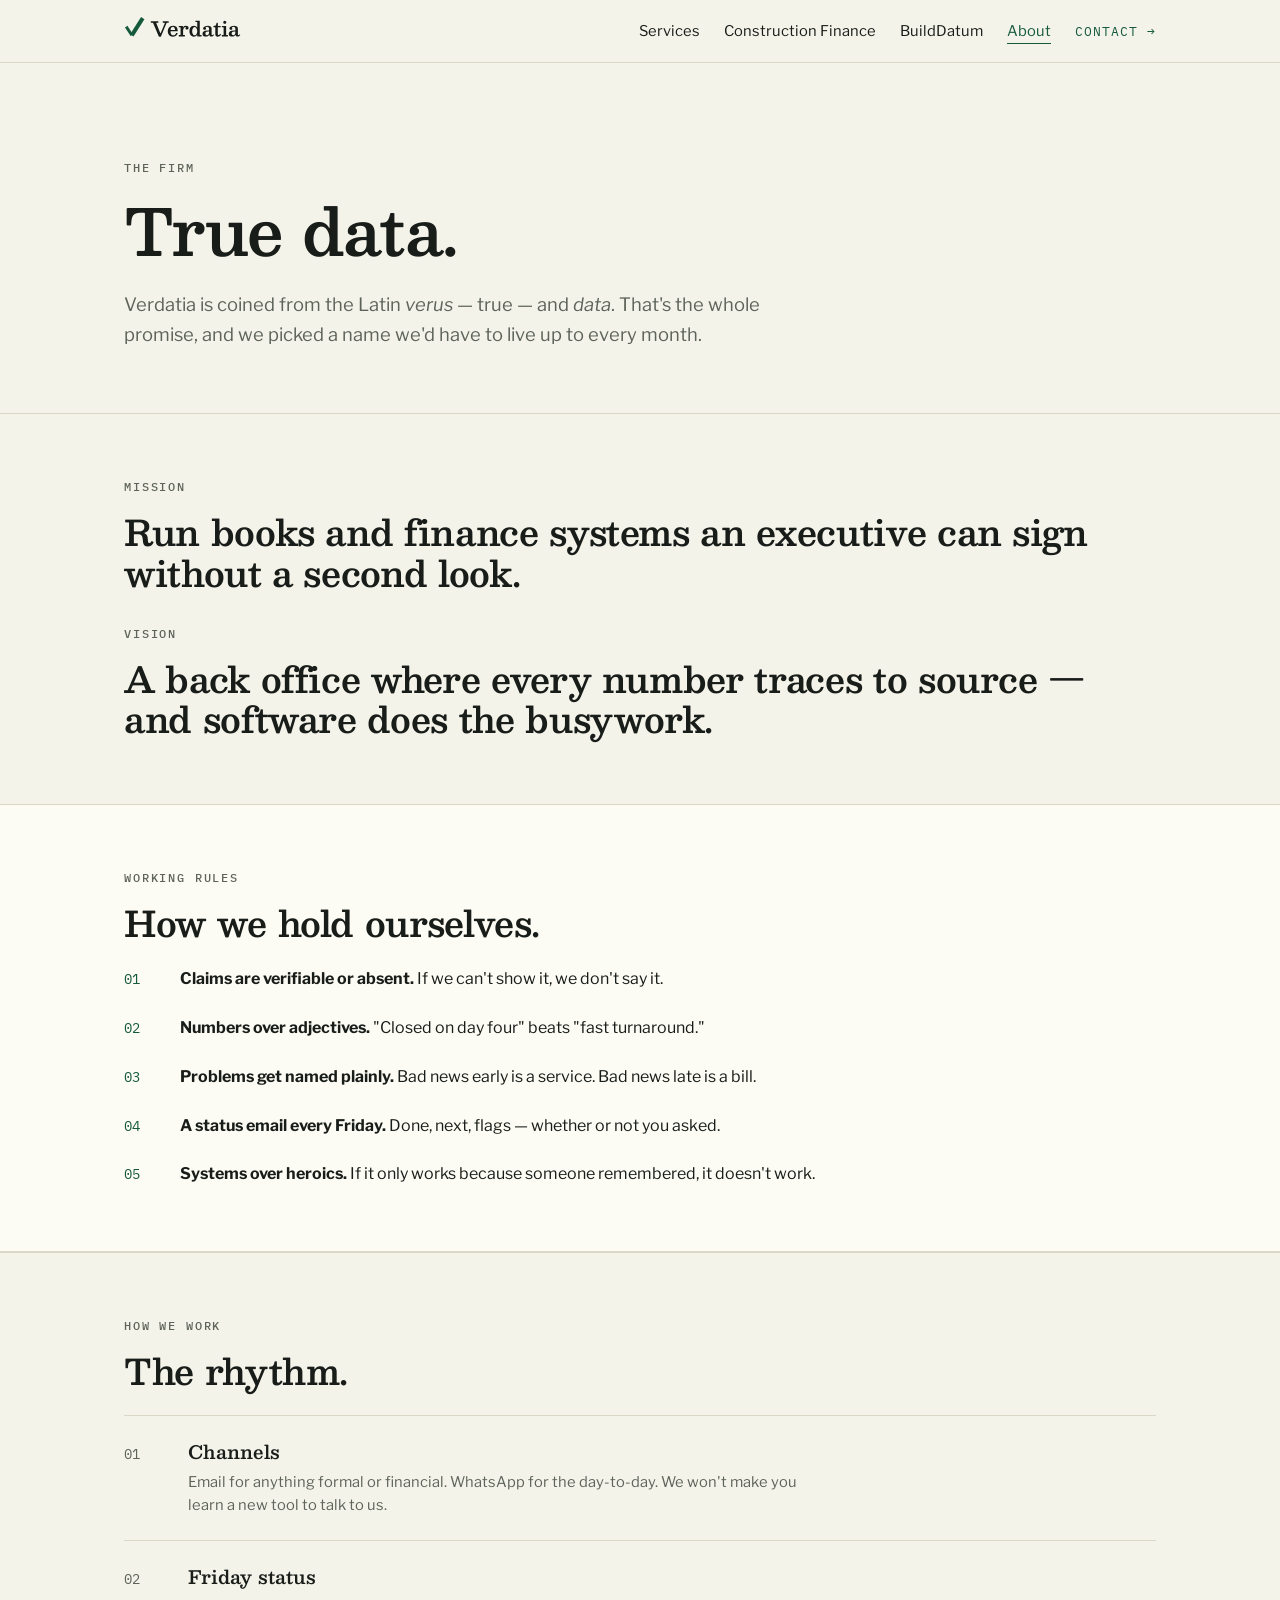
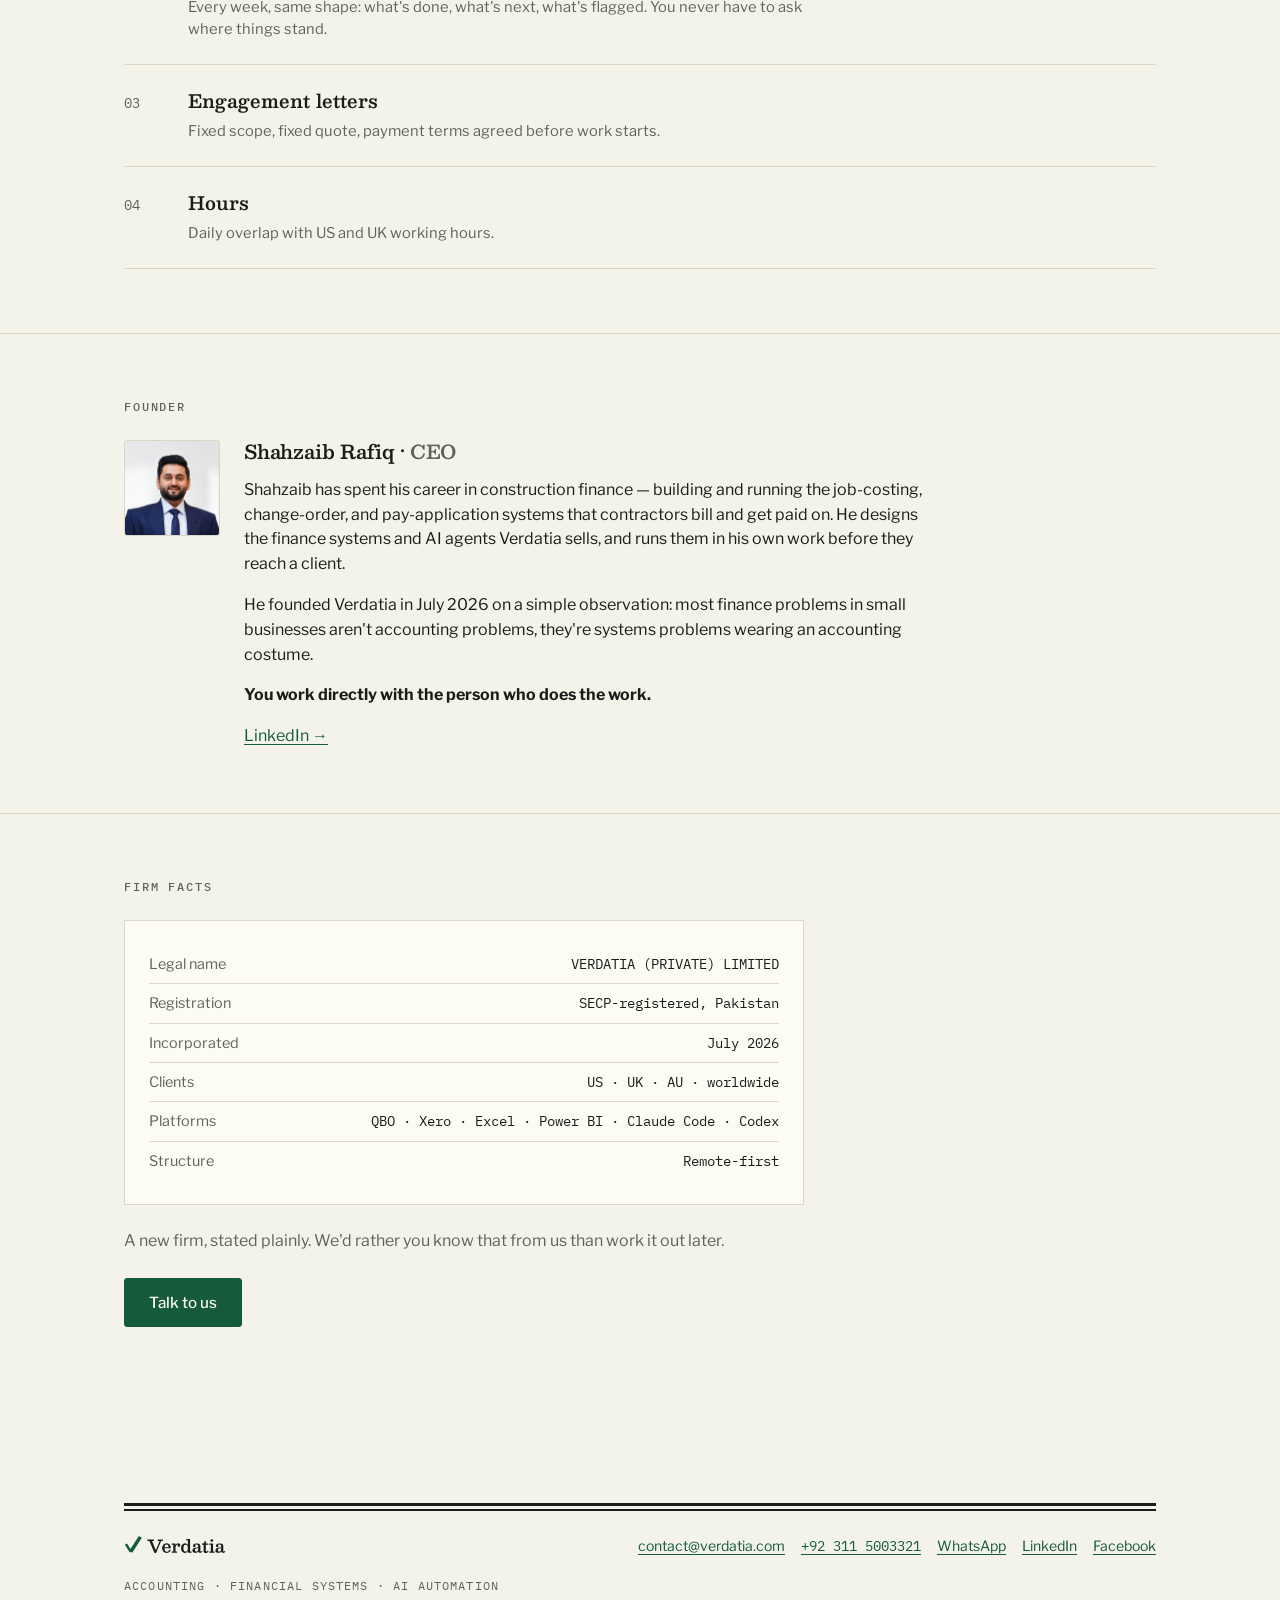
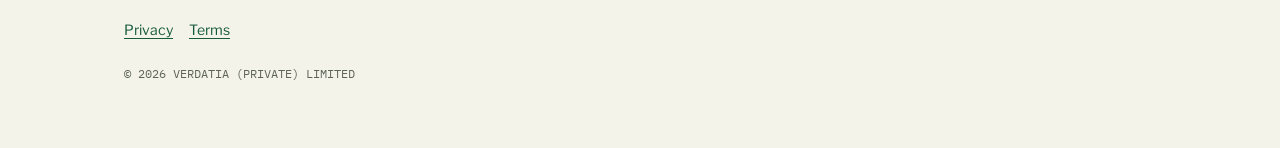
==== commit 53b9bda3: "Disambiguate paid AI sessions from free discovery; add AI stack to firm facts Every occurrence of a " ====
--- a/about/index.html
+++ b/about/index.html
@@ -125,7 +125,7 @@
         <div class="tile-row"><span class="label">Registration</span><span class="val">SECP-registered, Pakistan</span></div>
         <div class="tile-row"><span class="label">Incorporated</span><span class="val">July 2026</span></div>
         <div class="tile-row"><span class="label">Clients</span><span class="val">US &middot; UK &middot; AU &middot; worldwide</span></div>
-        <div class="tile-row"><span class="label">Platforms</span><span class="val">QBO &middot; Xero &middot; Excel &middot; Power BI</span></div>
+        <div class="tile-row"><span class="label">Platforms</span><span class="val">QBO &middot; Xero &middot; Excel &middot; Power BI &middot; Claude Code &middot; Codex</span></div>
         <div class="tile-row"><span class="label">Structure</span><span class="val">Remote-first</span></div>
       </div>
       <p class="mt-5 muted">A new firm, stated plainly. We'd rather you know that from us than work it out later.</p>
